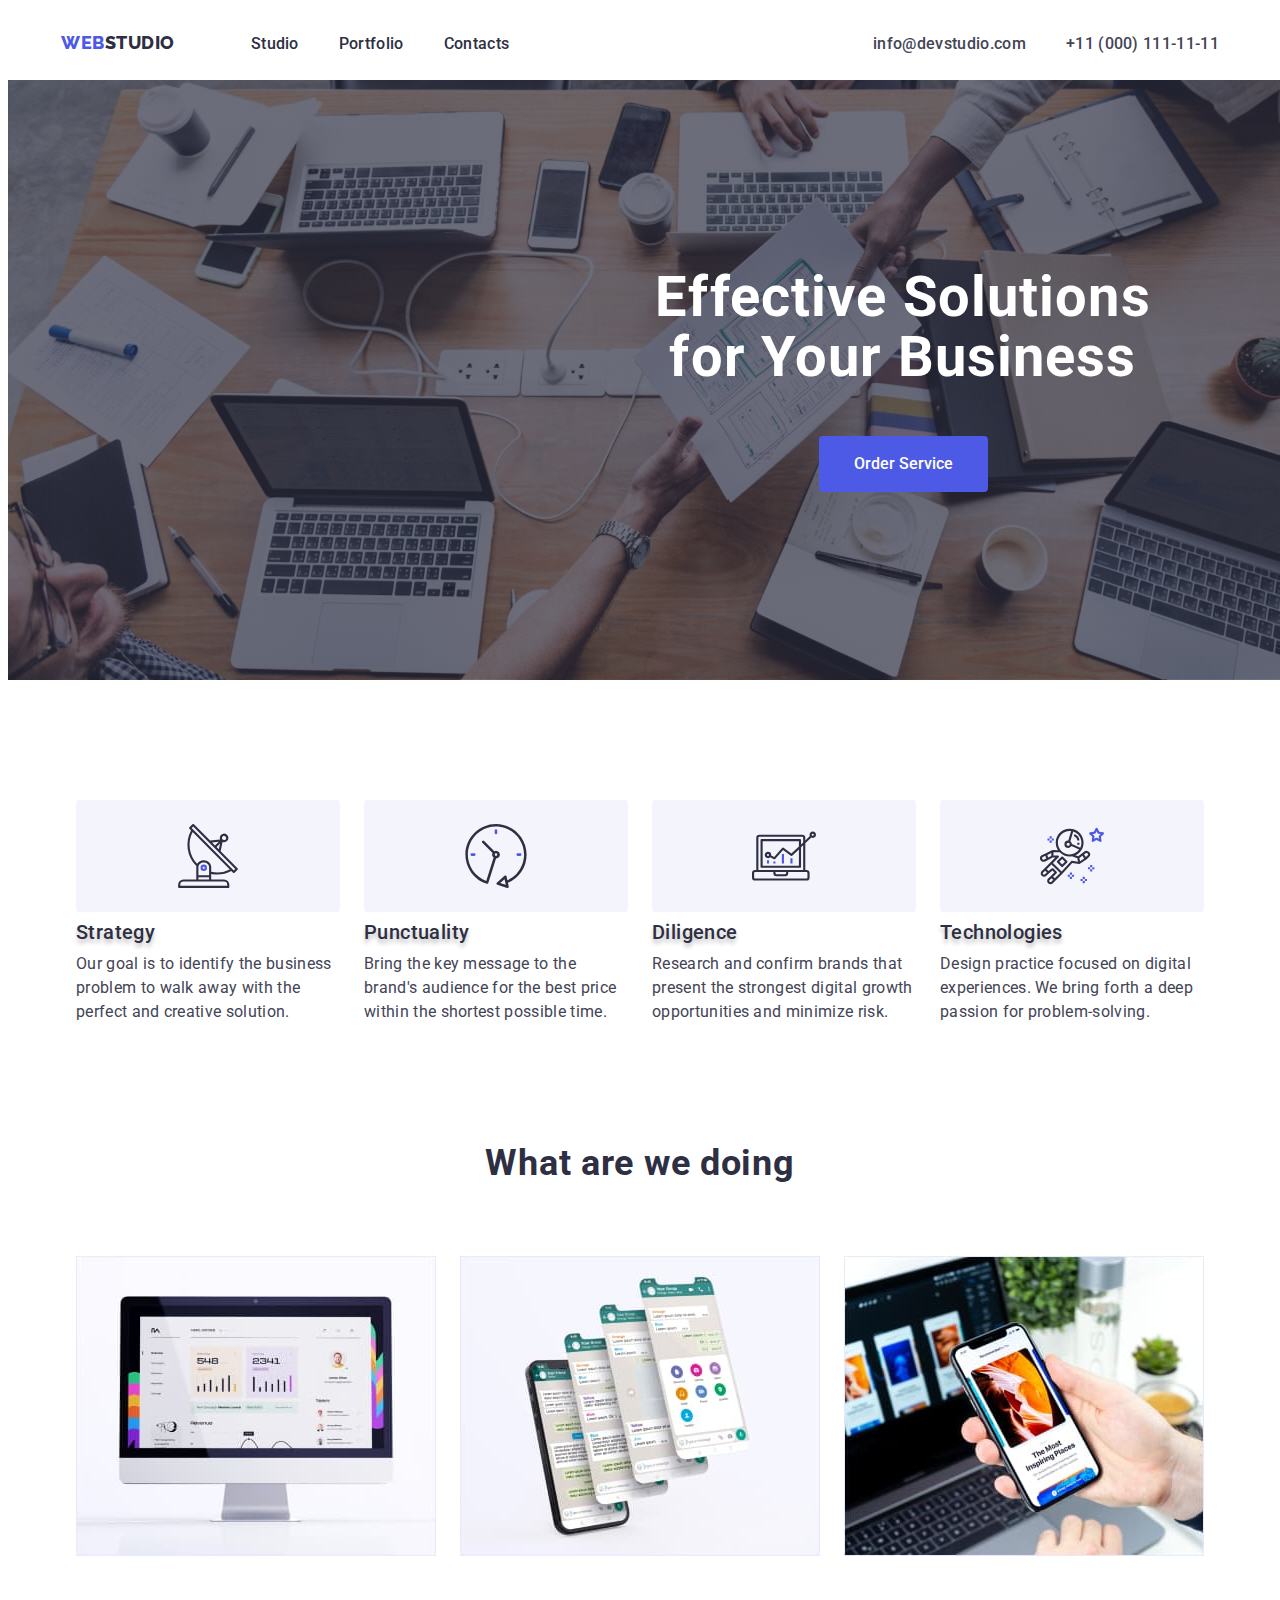
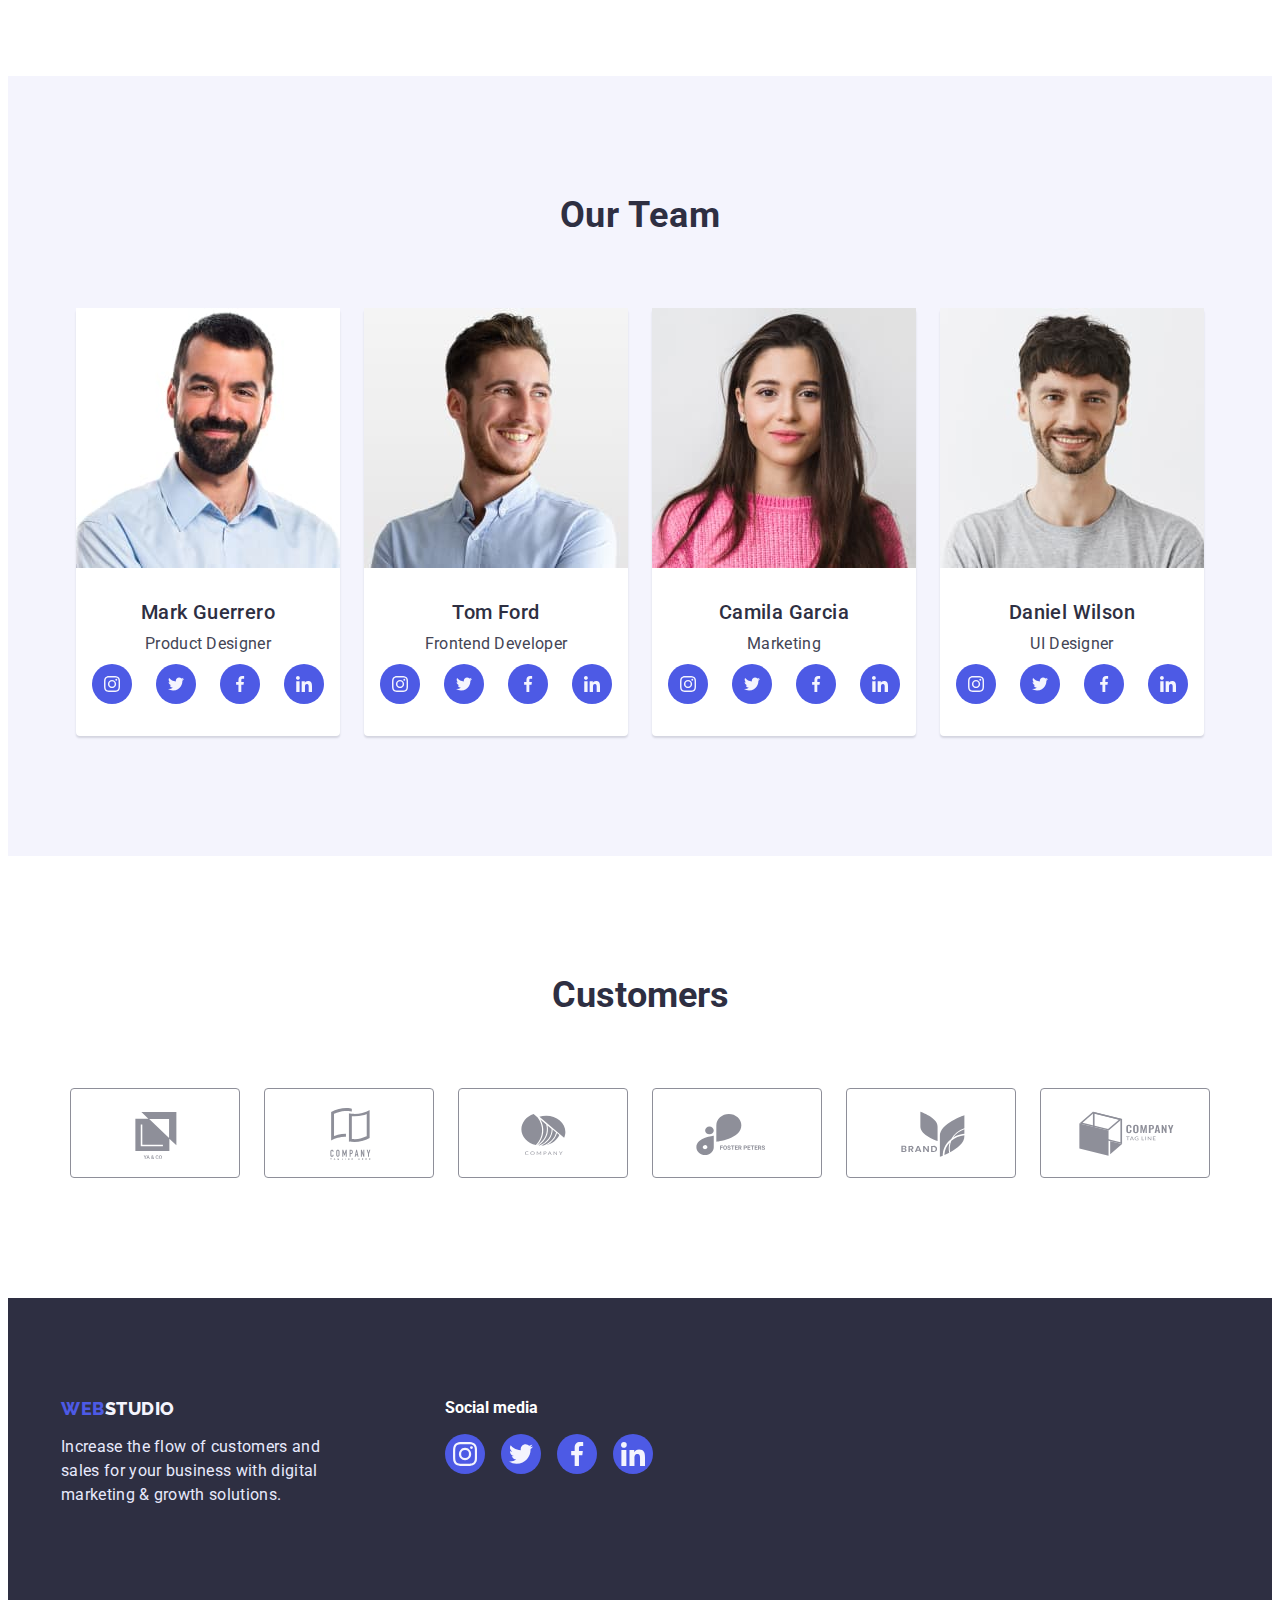
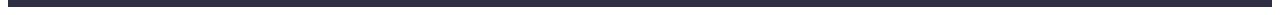
==== index.html @ cd7dc467 "homework-5" ====
<!DOCTYPE html>
<html lang="en">
  <head>
    <meta charset="UTF-8" />
    <meta http-equiv="X-UA-Compatible" content="IE=edge" />
    <meta name="viewport" content="width=device-width, initial-scale=1.0" />
    <title>WebStudio</title>
    <link rel="preconnect" href="https://fonts.googleapis.com" />
    <link rel="preconnect" href="https://fonts.gstatic.com" crossorigin />
    <link
      href="https://fonts.googleapis.com/css2?family=Raleway:wght@800&family=Roboto:wght@400;500;700;900&display=swap"
      rel="stylesheet"
    />
    <link
      rel="stylesheet"
      href="https://cdnjs.cloudflare.com/ajax/libs/modern-normalize/1.1.0/modern-normalize.min.css"
      integrity="sha512-wpPYUAdjBVSE4KJnH1VR1HeZfpl1ub8YT/NKx4PuQ5NmX2tKuGu6U/JRp5y+Y8XG2tV+wKQpNHVUX03MfMFn9Q=="
      crossorigin="anonymous"
      referrerpolicy="no-referrer"
    />
    <link rel="stylesheet" href="./css/styles.css" />
  </head>
  <body>
    <!--HEADER-->
    <header class="header">
      <div class="header-container container">
        <nav class="header-navigation">
          <a class="header-logo link" href="./index.html"
            >WEB<span class="header-logo">Studio</span></a
          >
          <ul class="header-list list">
            <li class="header-item">
              <a class="header-link link current" href="./index.html">Studio</a>
            </li>
            <li class="header-item">
              <a class="header-link link current" href="./portfolio.html">Portfolio </a>
            </li>
            <li class="header-item">
              <a class="header-link link current" href="">Contacts</a>
            </li>
          </ul>
        </nav>
        <address class="header-adress">
          <ul class="adress-list list">
            <li class="adress-item">
              <a class="header-link link" href="mailto:info@devstudio.com"
                >info@devstudio.com</a
              >
            </li>
            <li class="adress-item">
              <a class="header-link link" href="tel:+110001111111"
                >+11 (000) 111-11-11</a
              >
            </li>
          </ul>
        </address>
      </div>
    </header>
    <!--HERO-->
    <main>
      <section class="hero">
        <div class="hero-container container">
          <h1 class="hero-title">Effective Solutions for Your Business</h1>
          <button class="hero-btn" data-modal-open type="button">
            Order Service
          </button>
        </div>
      </section>
      <!--FUNCTIONS-->
      <section class="functions">
        <div class="functions-container container">
          <h2 hidden class="functions-title">Functions</h2>
          <ul class="functions-list list">
            <li class="functions-item icon-antenna">
              <h3 class="functions-item-title">Strategy</h3>
              <p class="functions-item-text">
                Our goal is to identify the business problem to walk away with
                the perfect and creative solution.
              </p>
            </li>
            <li class="functions-item icon-clock">
              <h3 class="functions-item-title">Punctuality</h3>
              <p class="functions-item-text">
                Bring the key message to the brand's audience for the best price
                within the shortest possible time.
              </p>
            </li>
            <li class="functions-item icon-diagram">
              <h3 class="functions-item-title">Diligence</h3>
              <p class="functions-item-text">
                Research and confirm brands that present the strongest digital
                growth opportunities and minimize risk.
              </p>
            </li>
            <li class="functions-item icon-astronaut">
              <h3 class="functions-item-title">Technologies</h3>
              <p class="functions-item-text">
                Design practice focused on digital experiences. We bring forth a
                deep passion for problem-solving.
              </p>
            </li>
          </ul>
        </div>
      </section>
      <!--ACTS-->
      <section class="acts">
        <div class="container">
          <h2 class="acts-title">What are we doing</h2>
          <ul class="acts-list list">
            <li class="acts-item">
              <img
                src="./images/acts/act_1.jpg"
                alt="Monitor"
                width="360"
                height="300"
              />
            </li>
            <li class="acts-item">
              <img
                src="./images/acts/act_2.jpg"
                alt="Telephon"
                width="360"
                height="300"
              />
            </li>
            <li class="acts-item">
              <img
                src="./images/acts/act_3.jpg"
                alt="Laptop"
                width="360"
                height="300"
              />
            </li>
          </ul>
        </div>
      </section>
      <!--TEAM-->
      <section class="team">
        <div class="team-container container">
          <h2 class="team-title">Our Team</h2>
          <ul class="team-list list">
            <li class="team-item">
              <img
                src="./images/team/mark_guerrero.jpg"
                alt="A member of the team Mark Guerrero"
                width="264"
                height="260"
              />
              <div class="team-item-wrap">
                <h3 class="team-item-title">Mark Guerrero</h3>
                <p class="team-item-text">Product Designer</p>
                <ul class="team-soc-list list">
                  <li class="team-soc-item">
                    <a class="team-soc-link link" href="">
                      <svg class="team-soc-icon" width="16" height="16">
                        <use
                          href="./images/team/icons.svg#icon-instagram"
                        ></use>
                      </svg>
                    </a>
                  </li>
                  <li class="team-soc-item">
                    <a class="team-soc-link link" href="">
                      <svg class="team-soc-icon" width="16" height="16">
                        <use href="./images/team/icons.svg#icon-twitter"></use>
                      </svg>
                    </a>
                  </li>
                  <li class="team-soc-item">
                    <a class="team-soc-link link" href="">
                      <svg class="team-soc-icon" width="16" height="16">
                        <use href="./images/team/icons.svg#icon-facebook"></use>
                      </svg>
                    </a>
                  </li>
                  <li class="team-soc-item">
                    <a class="team-soc-link link" href="">
                      <svg class="team-soc-icon" width="16" height="16">
                        <use href="./images/team/icons.svg#icon-linkedin"></use>
                      </svg>
                    </a>
                  </li>
                </ul>
              </div>
            </li>
            <li class="team-item">
              <img
                src="./images/team/tom_ford.jpg"
                alt="A member of the team Tom Ford"
                width="264"
                height="260"
              />
              <div class="team-item-wrap">
                <h3 class="team-item-title">Tom Ford</h3>
                <p class="team-item-text">Frontend Developer</p>
                <ul class="team-soc-list list">
                  <li class="team-soc-item">
                    <a class="team-soc-link link" href="">
                      <svg class="team-soc-icon" width="16" height="16">
                        <use
                          href="./images/team/icons.svg#icon-instagram"
                        ></use>
                      </svg>
                    </a>
                  </li>
                  <li class="team-soc-item">
                    <a class="team-soc-link link" href="">
                      <svg class="team-soc-icon" width="16" height="16">
                        <use href="./images/team/icons.svg#icon-twitter"></use>
                      </svg>
                    </a>
                  </li>
                  <li class="team-soc-item">
                    <a class="team-soc-link link" href="">
                      <svg class="team-soc-icon" width="16" height="16">
                        <use href="./images/team/icons.svg#icon-facebook"></use>
                      </svg>
                    </a>
                  </li>
                  <li class="team-soc-item">
                    <a class="team-soc-link link" href="">
                      <svg class="team-soc-icon" width="16" height="16">
                        <use href="./images/team/icons.svg#icon-linkedin"></use>
                      </svg>
                    </a>
                  </li>
                </ul>
              </div>
            </li>
            <li class="team-item">
              <img
                src="./images/team/camila_garcia.jpg"
                alt="A member of the team Camila Garcia"
                width="264"
                height="260"
              />
              <div class="team-item-wrap">
                <h3 class="team-item-title">Camila Garcia</h3>
                <p class="team-item-text">Marketing</p>
                <ul class="team-soc-list list">
                  <li class="team-soc-item">
                    <a class="team-soc-link link" href="">
                      <svg class="team-soc-icon" width="16" height="16">
                        <use
                          href="./images/team/icons.svg#icon-instagram"
                        ></use>
                      </svg>
                    </a>
                  </li>
                  <li class="team-soc-item">
                    <a class="team-soc-link link" href="">
                      <svg class="team-soc-icon" width="16" height="16">
                        <use href="./images/team/icons.svg#icon-twitter"></use>
                      </svg>
                    </a>
                  </li>
                  <li class="team-soc-item">
                    <a class="team-soc-link link" href="">
                      <svg class="team-soc-icon" width="16" height="16">
                        <use href="./images/team/icons.svg#icon-facebook"></use>
                      </svg>
                    </a>
                  </li>
                  <li class="team-soc-item">
                    <a class="team-soc-link link" href="">
                      <svg class="team-soc-icon" width="16" height="16">
                        <use href="./images/team/icons.svg#icon-linkedin"></use>
                      </svg>
                    </a>
                  </li>
                </ul>
              </div>
            </li>
            <li class="team-item">
              <img
                src="./images/team/daniel_wilson.jpg"
                alt="A member of the team Daniel Wilson"
                width="264"
                height="260"
              />
              <div class="team-item-wrap">
                <h3 class="team-item-title">Daniel Wilson</h3>
                <p class="team-item-text">UI Designer</p>
                <ul class="team-soc-list list">
                  <li class="team-soc-item">
                    <a class="team-soc-link link" href="">
                      <svg class="team-soc-icon" width="16" height="16">
                        <use
                          href="./images/team/icons.svg#icon-instagram"
                        ></use>
                      </svg>
                    </a>
                  </li>
                  <li class="team-soc-item">
                    <a class="team-soc-link link" href="">
                      <svg class="team-soc-icon" width="16" height="16">
                        <use href="./images/team/icons.svg#icon-twitter"></use>
                      </svg>
                    </a>
                  </li>
                  <li class="team-soc-item">
                    <a class="team-soc-link link" href="">
                      <svg class="team-soc-icon" width="16" height="16">
                        <use href="./images/team/icons.svg#icon-facebook"></use>
                      </svg>
                    </a>
                  </li>
                  <li class="team-soc-item">
                    <a class="team-soc-link link" href="">
                      <svg class="team-soc-icon" width="16" height="16">
                        <use href="./images/team/icons.svg#icon-linkedin"></use>
                      </svg>
                    </a>
                  </li>
                </ul>
              </div>
            </li>
          </ul>
        </div>
      </section>
      <!--CUSTOMERS-->
      <section class="customers">
        <div class="customers-container container">
          <h2 class="customers-title">Customers</h2>
          <ul class="customers-list list">
            <li class="customers-item">
              <a href="" class="customers-link link">
                <svg class="customers-icon" width="104" height="56">
                  <use
                    href="./images/customers/customers-icons.svg#icon-ya-and-co"
                  ></use>
                </svg>
              </a>
            </li>
            <li class="customers-item">
              <a href="" class="customers-link link">
                <svg class="customers-icon" width="104" height="56">
                  <use
                    href="./images/customers/customers-icons.svg#icon-tag-line-here"
                  ></use>
                </svg>
              </a>
            </li>
            <li class="customers-item">
              <a href="" class="customers-link link">
                <svg class="customers-icon" width="104" height="56">
                  <use
                    href="./images/customers/customers-icons.svg#icon-company"
                  ></use>
                </svg>
              </a>
            </li>
            <li class="customers-item">
              <a href="" class="customers-link link">
                <svg class="customers-icon" width="104" height="56">
                  <use
                    href="./images/customers/customers-icons.svg#icon-foster-peters"
                  ></use>
                </svg>
              </a>
            </li>
            <li class="customers-item">
              <a href="" class="customers-link link">
                <svg class="customers-icon" width="104" height="56">
                  <use
                    href="./images/customers/customers-icons.svg#icon-brand"
                  ></use>
                </svg>
              </a>
            </li>
            <li class="customers-item">
              <a href="" class="customers-link link">
                <svg class="customers-icon" width="104" height="56">
                  <use
                    href="./images/customers/customers-icons.svg#icon-tag-line"
                  ></use>
                </svg>
              </a>
            </li>
          </ul>
        </div>
      </section>
    </main>
    <!--FOOTER-->
    <footer class="footer">
      <div class="footer-main container">
        <ul class="footer-item">
          <li class="footer-item-list list">
            <a class="footer-logo link" href="./index.html"
              >WEB<span class="footer-log-end">Studio</span></a
            >
            <p class="footer-text">
              Increase the flow of customers and sales for your business with
              digital marketing & growth solutions.
            </p>
          </li>
          <li class="footer-item-list list">
            <h3 class="footer-item-title">Social media</h3>
            <ul class="footer-soc-list list">
              <li class="footer-soc-item">
                <a class="footer-soc-link link" href="">
                  <svg class="footer-soc-icon" width="16" height="16">
                    <use href="./images/team/icons.svg#icon-instagram"></use>
                  </svg>
                </a>
              </li>
              <li class="footer-soc-item">
                <a class="footer-soc-link link" href="">
                  <svg class="footer-soc-icon" width="16" height="16">
                    <use href="./images/team/icons.svg#icon-twitter"></use>
                  </svg>
                </a>
              </li>
              <li class="footer-soc-item">
                <a class="footer-soc-link link" href="">
                  <svg class="footer-soc-icon" width="16" height="16">
                    <use href="./images/team/icons.svg#icon-facebook"></use>
                  </svg>
                </a>
              </li>
              <li class="footer-soc-item">
                <a class="footer-soc-link link" href="">
                  <svg class="footer-soc-icon" width="16" height="16">
                    <use href="./images/team/icons.svg#icon-linkedin"></use>
                  </svg>
                </a>
              </li>
            </ul>
          </li>
        </ul>
      </div>
    </footer>
    <div class="backdrop is-hidden" data-modal>
      <div class="modal">
        <button class="modal-close-btn" type="button" data-modal-close>
          <svg class="modal-close-icon" width="8" height="8">
            <use href="./images/modal/close-icon.svg#icon-close"></use>
          </svg>
      </div>
    </div>
    <script src="./js/modal.js"></script>
    <script src="https://unpkg.com/aos@2.3.1/dist/aos.js"></script>
    <script>
      AOS.init();
    </script>
  </body>
</html>
---- css/styles.css ----
:root {
    --iris: #4d5ae5;
    --ocean: #404bbf;
    --navy-blue: #2e2f42;
    --green: #31d0aa;
    --slate: #434455;
    --light-slate: #8e8f99;
    --cornflower: #e7e9fc;
    --cloud: #f4f4fd;
    --navy-blue-modal: #2e2f42;
    --grey: #2e2f42;
    --white: #ffffff;
    --dairy: #fcfcfc;
}

body {
    font-family: 'Roboto', sans-serif;
    color: var(--slate);
    background-color: var(--white);
}

.title {
    font-family: 'Roboto', sans-serif;
    font-size: 56px;
    line-height: 1.07;
    text-align: center;
    letter-spacing: 0.02em;
}

.top-text {
    font-size: 16px;
    line-height: 1.5;
    letter-spacing: 0.02em;
}

h1,
h2,
h3,
h4,
p {
    margin-top: 0;
    margin-bottom: 0;
}

ul {
    margin-top: 0;
    margin-bottom: 0;
    padding-left: 0;
}

img {
    display: block;
}

.list {
    list-style: none;
}

.link {
    text-decoration: none;
}

.container {
    width: 1158px;
    margin-left: auto;
    margin-right: auto;
    padding-left: 15px;
    padding-right: 15px;
    /*border: 2px solid tomato;*/
}

/*---------------HEADER---------------*/
.header-container {
    display: flex;
    align-items: center;
}

.header-navigation {
    display: flex;
    justify-content: flex-end;
}

.header-logo,.footer-logo {
    font-family: 'Raleway', sans-serif;
    font-weight: 800;
    font-size: 18px;
    line-height: 1.17;
    letter-spacing: 0.03em;
    text-transform: uppercase;
    color: var(--iris);
    padding: 24px 0;
}

.header-logo>span {
    color: var(--navy-blue);
}

.header-list {
    display: flex;
    margin-left: 76px;
}

.header-item:not(:last-child) {
    margin-right: 40px;
}

.header-link {
    display: block;
    padding: 24px 0;

    font-weight: 500;
    font-size: 16px;
    line-height: 1.5;
    letter-spacing: 0.02em;
    color: var(--navy-blue);
    transition:color 250ms cubic-bezier(0.4, 0, 0.2, 1);
}

.header-link:hover,
.header-link:focus {
    color: var(--ocean);
}

.current {
    position: relative;
}

.current:is(:hover, :focus)::after {
    content: '';
    position: absolute;
    left: 0;
    bottom: 0;
    width: 100%;
    height: 4px;
    border-radius: 2px;
    background-color: var(--ocean);
}

.header-adress {
    display: flex;
    margin-left: auto;
}

.adress-list {
    display: flex;
}

.adress-list .adress-item+.adress-item {
    margin-left: 40px;
}

.adress-item {
    font-size: 16px;
    line-height: 1.5;
    letter-spacing: 0.02em;
    color: var(--slate);
    font-style: normal;
}

.adress-item>.link {
    font-family: 'Roboto', sans-serif;
    font-size: 16px;
    line-height: 1.5;
    letter-spacing: 0.02em;
    color: var(--slate);
}

.adress-item>.link:hover,
.adress-item>.link:focus {
    color: var(--ocean);
}

/*---------------HERO---------------*/

.hero {
    background: var(--grey);
    width: 1440px;
    margin: 0 auto;
    background-image: linear-gradient(rgba(46, 47, 66, 0.7), rgba(46, 47, 66, 0.7)), url("../images/hero/people-office.jpg");
    background-position: center;
    background-repeat: no-repeat;
    background-size: cover;
}
.hero-container {
    display: flex;
    flex-direction: column;
    padding: 188px 316px;
    background-position: center;
}

.hero-title {
    margin: 0 auto;
    width: 496px;
    margin-bottom: 48px;

    font-size: 56px;
    line-height: 1.07;
    text-align: center;
    letter-spacing: 0.02em;
    color: var(--white);
}

.hero-btn {
    display: block;
    margin: 0 auto;

    font-family: 'Roboto';
    font-style: normal;
    font-weight: 500;
    font-size: 16px;
    line-height: 1.5px;   
    color: var(--white);
    background-color: var(--iris);
    cursor: pointer;
    border-radius: 4px;
    border: none;
    position: inherit;
    width: 169px;
    height: 56px;
    transition: background-color 250ms cubic-bezier(0.4, 0, 0.2, 1);
}

.hero-btn:is(:hover, :focus) {
    background-color: var(--ocean);
}

/*---------------SECTION-FUCTIONS---------------*/

.functions {
    padding: 120px 0;
}

.functions-list {
    display: flex;
    justify-content: center;
}

.functions-list .functions-item+.functions-item {
    margin-left: 24px;
}

.functions-list .functions-item {
    width: 264px;
}

.functions-item::before {
    display: block;
    content: "";
    height: 112px;
    background-color: var(--cloud);
    background-size: 64px;
    background-repeat: no-repeat;
    background-position: center;
    border-radius: 4px;

}

.functions-item::before:is(:hover, :focus) {
    
}

.icon-antenna::before {
    background-image: url("../images/functions/antenna.svg");
}

.icon-clock::before {
    background-image: url("../images/functions/clock.svg");
}

.icon-diagram::before {
    background-image: url("../images/functions/diagram.svg");
}

.icon-astronaut::before {
    background-image: url("../images/functions/astronaut.svg");
}

.functions-item-title {
    margin-bottom: 8px;
    margin-top: 8px;

    font-weight: 500;
    font-size: 20px;
    line-height: 1.2;
    letter-spacing: 0.02em;
    cursor: pointer;
    color: var(--navy-blue);
    text-shadow: 0px 4px 4px rgba(0, 0, 0, 0.25);
}

.functions-item-text {
    font-size: 16px;
    line-height: 1.5;
    letter-spacing: 0.02em;
    color: var(--slate);
}

/*---------------ACTS---------------*/

.acts {
    padding-bottom: 120px;
}

.acts-title {
    margin-bottom: 72px;

    font-size: 36px;
    line-height: 1.11;
    text-align: center;
    letter-spacing: 0.02em;
    color: var(--navy-blue);
}

.acts-list {
    display: flex;
    justify-content: center;
}

.acts-item {
    width: 360px;
    height: 300px;
}

.acts-list .acts-item+.acts-item {
    margin-left: 24px;
}

/*---------------TEAM---------------*/

.team {
    background-color: var(--cloud);
    padding: 120px 0;
}

.team-title {
    margin-bottom: 72px;

    font-size: 36px;
    line-height: 1.11;
    text-align: center;
    letter-spacing: 0.02em;
    text-transform: capitalize;
    color: var(--navy-blue);
}

.team-list {
    display: flex;
    justify-content: center;
}

.team-list .team-item+.team-item {
    margin-left: 24px;
}

.team-item {
    background-color: var(--white);
    border-radius: 4px;
    box-shadow: 0px 2px 2px 0px rgba(46, 47, 66, 0.16);
}

.team-item-title {
    font-weight: 500;
    font-size: 20px;
    line-height: 1.2;
    letter-spacing: 0.02em;
    text-align: center;
    color: var(--navy-blue);
    margin-bottom: 8px;
}

.team-item-text {
    font-size: 16px;
    line-height: 1.5;
    letter-spacing: 0.02em;
    text-align: center;
    color: var(--slate);
    margin-bottom: 8px;
}

.team-item-wrap {
    padding: 32px 16px;
}

.team-soc-list  {
    display: flex;
    justify-content: space-between;
    gap: 8px;
}

.team-soc-item {
    width: 40px;
    height: 40px;
}

.team-soc-link {
    display: flex;
    align-items: center;
    justify-content: center;
    width: 100%;
    height: 100%;
    border-radius: 50%;
    background-color: var(--iris);
    transition: background-color 250ms cubic-bezier(0.4, 0, 0.2, 1);
}

.team-soc-icon {
    fill: var(--cloud);
}

.team-soc-link:is(:hover, :focus) {
    background-color: var(--ocean);
}

/*---------------CUSTOMERS---------------*/

.customers {
    padding: 120px 0;
}

.customers-list {
    display: flex;
    align-items: center;
    justify-content: center;
}

.customers-list .customers-item+.customers-item {
    margin-left: 24px;
}

.customers-title {
    font-size: 36px;
    line-height: 1.11; 
    text-align: center;
    letter-spacing: 2%; 
    color: var(--navy-blue);
    margin-bottom: 72px;
}

.customers-link {
    display: flex;
    align-items: center;
    justify-content: center;
    width: 168px;
    height: 88px;
    border-radius: 4px;
    border: 1px solid var(--light-slate);
    transition: background-color 250ms cubic-bezier(0.4, 0, 0.2, 1);
}

.customers-icon {
    fill: var(--light-slate);
    transition: fill 250ms cubic-bezier(0.4, 0, 0.2, 1);
}

.customers-link:is(:hover, :focus) {
    border-color: var(--ocean);
}

.customers-link:is(:hover, :focus) .customers-icon {
    fill: var(--ocean);
}

/*---------------FOOTER---------------*/

.footer {
    padding: 100px 0;
    background-color: var(--navy-blue);
}

.footer-item {
    display: flex;
    align-items: ;
}

.footer-item-list:not(:last-child) {
    margin-right: 120px;
}

.footer-text {
    width: 264px;
    margin-top: 16px;

    font-size: 16px;
    line-height: 1.5;
    letter-spacing: 0.02em;
    color: var(--cornflower);
}

.footer-logo {
    margin-bottom: 16px;
}

.footer-logo>span {
    color: var(--cloud);
}

.footer-item-title {
    font-style: Medium;
    font-size: 16px;
    line-height: 1.28;
    align-items: left;
    color: var(--white);
    letter-spacing: 2%;
    margin-bottom: 16px;
}

.footer-soc-list {
    display: flex;
    gap: 16px;
}

.footer-soc-item {
    width: 40px;
    height: 40px;
}

.footer-soc-link {
    display: flex;
    align-items: center;
    justify-content: center;
    width: 100%;
    height: 100%;
    border-radius: 50%;
    background-color: var(--iris);
    transition: background-color 250ms cubic-bezier(0.4, 0, 0.2, 1);
}

.footer-soc-icon {
    width: 24px;
    height: 24px;
    fill: var(--cloud);
}

.footer-soc-link:is(:hover, :focus) {
    background-color: var(--green);
}

/*---------------PORTFOLIO---------------*/

.header-portfolio {
    border-bottom: 1px solid var(--cornflower);
}

.portfolio {
    padding-top: 96px;
    padding-bottom: 120px;
}

.portfolio-list {
    display: flex;
    justify-content: center;
}

.portfolio-list .portfolio-item+.portfolio-item {
    margin-left: 24px;
}

.portfolio-btn {
    display: block;
    padding: 12px 24px 12px 24px;
    font-family: "Roboto", sans-serif;
    font-weight: 500;
    font-size: 16px;
    line-height: 1.5;
    letter-spacing: 0.04em;
    cursor: pointer;
    color: var(--iris);
    background-color: var(--cloud);
    border: 1px solid var(--cornflower);
    border-radius: 4px;
    transition: background-color 250ms cubic-bezier(0.4, 0, 0.2, 1), color 250ms cubic-bezier(0.4, 0, 0.2, 1), box-shadow 250ms cubic-bezier(0.4, 0, 0.2, 1);
}

.portfolio-btn:hover,
.portfolio-btn:focus {
    color: var(--white);
    background-color: var(--ocean);
    box-shadow: 0px 2px 1px rgba(0, 0, 0, 0.12);
}

.portfolio-link {
    display: block;
    transition: color 250ms linear, box-shadow 250ms cubic-bezier(0.4, 0, 0.2, 1);
}

.portfolio-list-pic {
    display: flex;
    flex-wrap: wrap;
    margin-top: 72px;
}

.portfolio-item-pic {
    width: 360px;
    margin-right: 24px;
    margin-bottom: 48px;
}

.portfolio-item-pic:is(:hover, :focus) {
    box-shadow: 0px 2px 2px rgba(46, 47, 66, 0.16);
}

.portfolio-item-pic:nth-child(3n) {
    margin-right: 0;
}

.portfolio-item-pic:nth-last-child(-n+3) {
    margin-bottom: 0;
}

.portfolio-item-pic:is(:hover, :focus) .portfolio-top-text{
    display: block;
    transform: translate(0);
    box-shadow: 0px 2px 2px rgba(46, 47, 66, 0.16);
}

.portfolio-top-wrap {
    position: relative;
    overflow: hidden;
}

.portfolio-top-text {
    position: absolute;
    top: 0;
    font-size: 16px;
    line-height: 1.5;
    letter-spacing: 0.02em;
    color: var(--cloud);
    background-color: var(--iris);
    padding: 40px 32px;
    width: 100%;
    height: 100%;
    transform: translateY(100%);
    opacity: 0.95;
    transition: transform 250ms cubic-bezier(0.4, 0, 0.2, 1);
}

.portfolio-subtitle {
    font-weight: 500;
    font-size: 20px;
    line-height: 1.2;
    letter-spacing: 0.02em;
    color: var(--navy-blue);
}

.portfolio-text {
    font-size: 16px;
    line-height: 1.5;
    letter-spacing: 0.02em;
    color: var(--slate);
    margin-top: 8px;
}

.portfolio-border {
    padding-top: 32px;
    padding-left: 16px;
    padding-bottom: 32px;
    border-top: 1px solid --white;
    border-right: 1px solid #E7E9FC;
    border-left: 1px solid #E7E9FC;
    border-bottom: 1px solid #E7E9FC;
}

/*---------------BACKDROP---------------*/

.backdrop {
    position: fixed;
    top: 0;
    width: 100%;
    height: 100%;
    background-color: rgba(23, 26, 36, 0.432);
    transition: opacity 300ms linear, visibility 250ms cubic-bezier(0.4, 0, 0.2, 1);
}

.modal {
    width: 408px;
    min-height: 576px;
    background-color: var(--dairy);
    border-radius: 4px;
    position: absolute;
    top: 50%;
    left: 50%;
    transform: translate(-50%, -50%) scale(1) rotate(0);
    transition: transform 250ms cubic-bezier(0.4, 0, 0.2, 1);
    padding: 24px;
}

.backdrop.is-hidden .modal {
    transform: translate(-50%, -50%) scale(0) rotate(-360deg);
}

.modal-close-btn {
    position: absolute;
    top: 24px;
    right: 24px;
    display: flex;
    justify-content: center;
    align-items: center;
    width: 24px;
    height: 24px;
    background-color: var(--cornflower);
    border: 1px solid rgba(0, 0, 0, 0.1);
    border-radius: 50%;
}

.is-hidden {
    opacity: 0;
    visibility: hidden;
    pointer-events: none;
}

.modal-close-icon {
    fill: var(--navy-blue);
}
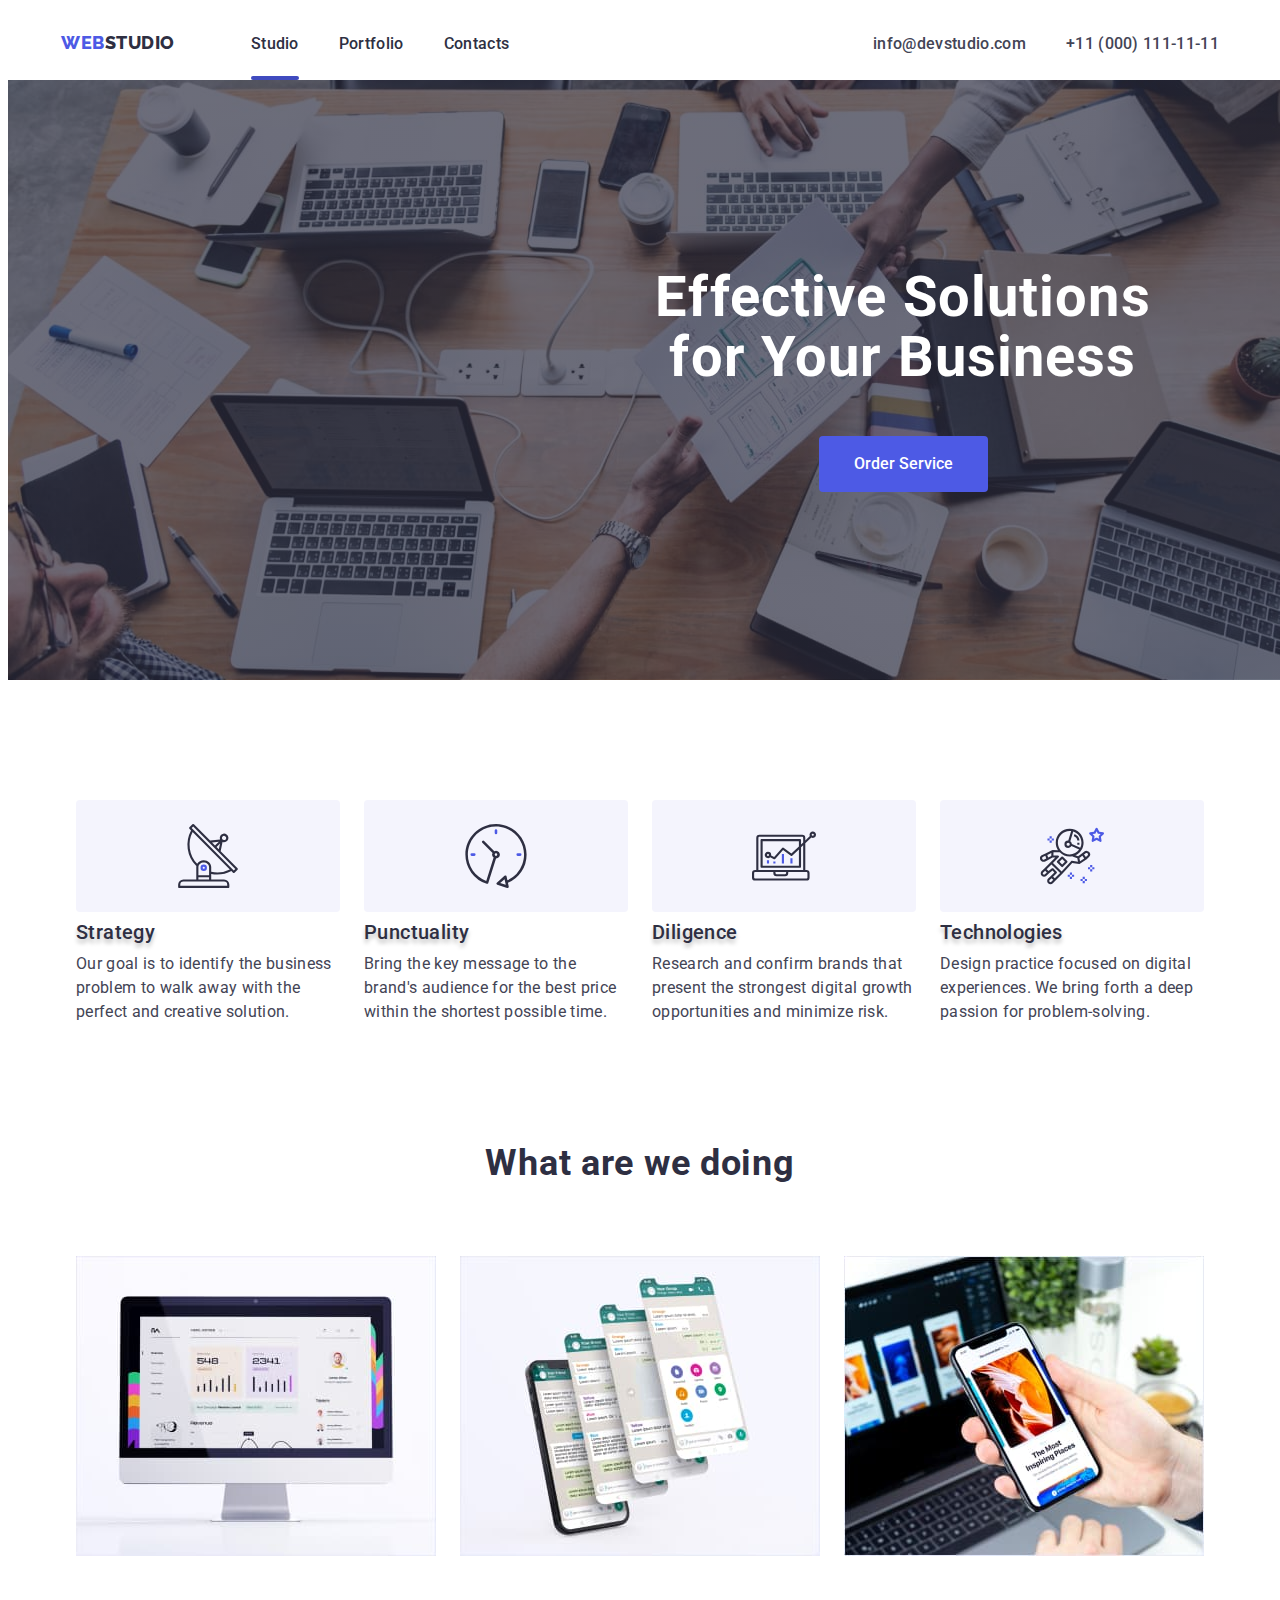
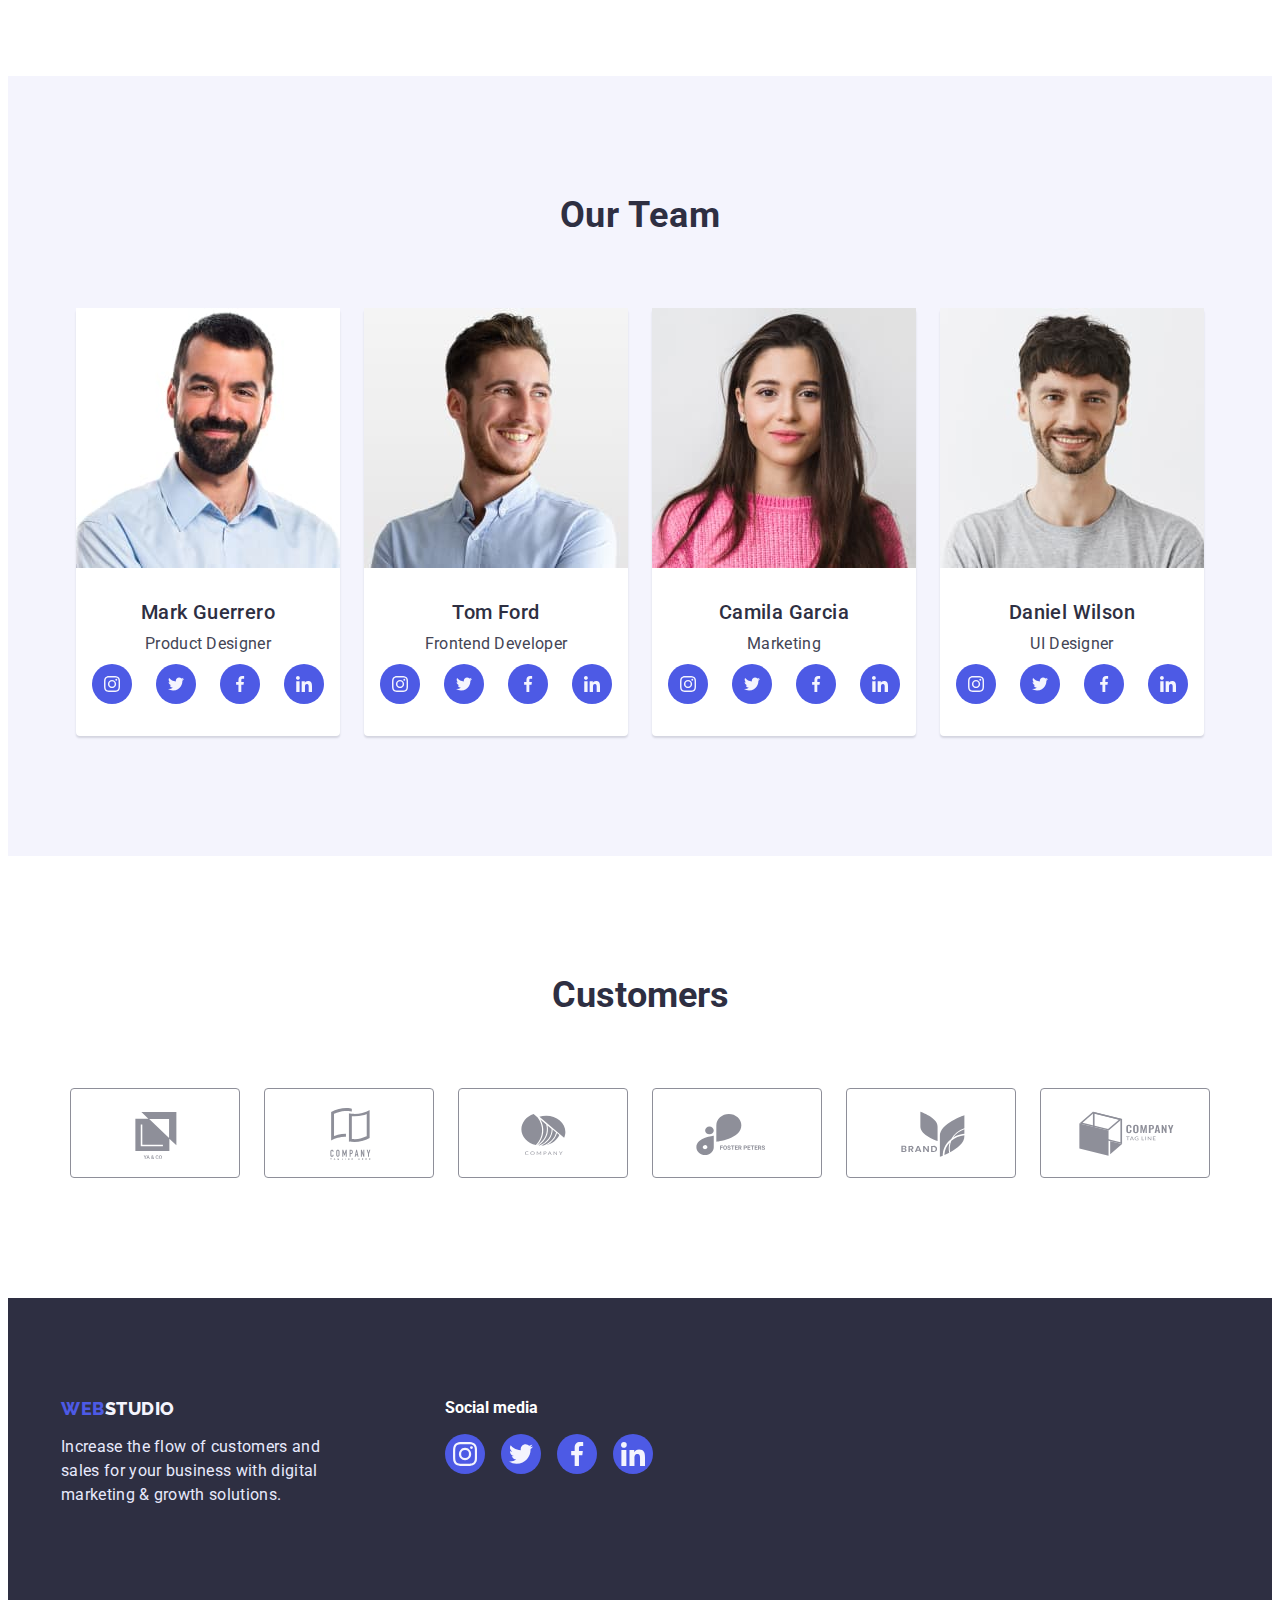
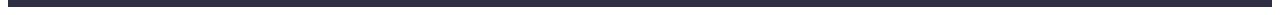
==== commit e5dcf63a: "homework-5" ====
--- a/index.html
+++ b/index.html
@@ -33,10 +33,10 @@
               <a class="header-link link current" href="./index.html">Studio</a>
             </li>
             <li class="header-item">
-              <a class="header-link link current" href="./portfolio.html">Portfolio </a>
+              <a class="header-link link" href="./portfolio.html">Portfolio </a>
             </li>
             <li class="header-item">
-              <a class="header-link link current" href="">Contacts</a>
+              <a class="header-link link" href="">Contacts</a>
             </li>
           </ul>
         </nav>
--- a/css/styles.css
+++ b/css/styles.css
@@ -125,7 +125,7 @@
     position: relative;
 }
 
-.current:is(:hover, :focus)::after {
+.current::after {
     content: '';
     position: absolute;
     left: 0;
